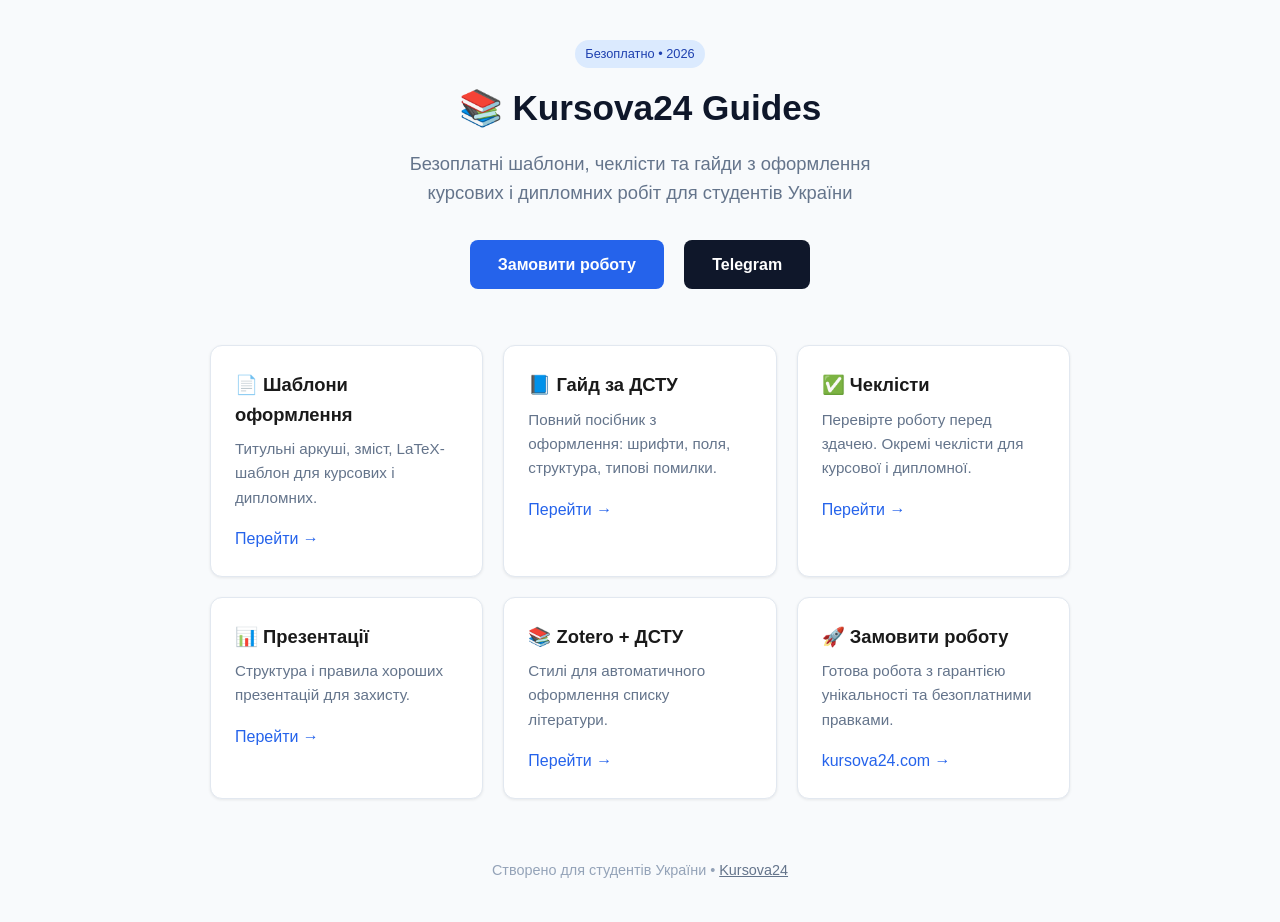
==== index.html @ 3106f857 "Create GitHub Pages site for Kursova24 guides and templates" ====
<!DOCTYPE html>
<html lang="uk">
<head>
  <meta charset="UTF-8">
  <meta name="viewport" content="width=device-width, initial-scale=1.0">
  <title>Kursova24 — Безоплатні шаблони та гайди для студентів</title>
  <meta name="description" content="Безоплатні шаблони титульних аркушів, змісту, гайди з оформлення курсових і дипломних робіт за ДСТУ. Допомога студентам від Kursova24.">
  <style>
    * { box-sizing: border-box; margin: 0; padding: 0; }
    body { font-family: -apple-system, BlinkMacSystemFont, 'Segoe UI', Roboto, sans-serif; line-height: 1.6; color: #1a1a1a; background: #f8fafc; }
    .container { max-width: 900px; margin: 0 auto; padding: 40px 20px; }
    header { text-align: center; margin-bottom: 48px; }
    h1 { font-size: 2.2rem; margin-bottom: 12px; color: #0f172a; }
    .subtitle { color: #64748b; font-size: 1.15rem; margin-bottom: 24px; }
    .cta { display: inline-block; background: #2563eb; color: white; padding: 12px 28px; border-radius: 8px; text-decoration: none; font-weight: 600; margin: 8px; }
    .cta:hover { background: #1d4ed8; }
    .cta.secondary { background: #0f172a; }
    .grid { display: grid; grid-template-columns: repeat(auto-fit, minmax(260px, 1fr)); gap: 20px; margin: 40px 0; }
    .card { background: white; border-radius: 12px; padding: 24px; box-shadow: 0 1px 3px rgba(0,0,0,0.08); border: 1px solid #e2e8f0; }
    .card h3 { margin-bottom: 8px; font-size: 1.15rem; }
    .card p { color: #64748b; font-size: 0.95rem; margin-bottom: 16px; }
    .card a { color: #2563eb; text-decoration: none; font-weight: 500; }
    .card a:hover { text-decoration: underline; }
    footer { text-align: center; margin-top: 60px; color: #94a3b8; font-size: 0.9rem; }
    .badge { display: inline-block; background: #dbeafe; color: #1e40af; padding: 4px 10px; border-radius: 999px; font-size: 0.8rem; margin-bottom: 12px; }
  </style>
</head>
<body>
  <div class="container">
    <header>
      <div class="badge">Безоплатно • 2026</div>
      <h1>📚 Kursova24 Guides</h1>
      <p class="subtitle">Безоплатні шаблони, чеклісти та гайди з оформлення<br>курсових і дипломних робіт для студентів України</p>
      <a class="cta" href="https://kursova24.com" target="_blank">Замовити роботу</a>
      <a class="cta secondary" href="https://t.me/k24Anton" target="_blank">Telegram</a>
    </header>

    <div class="grid">
      <div class="card">
        <h3>📄 Шаблони оформлення</h3>
        <p>Титульні аркуші, зміст, LaTeX-шаблон для курсових і дипломних.</p>
        <a href="https://github.com/prostoyinteligent-jpg/ukrainian-academic-templates">Перейти →</a>
      </div>
      <div class="card">
        <h3>📘 Гайд за ДСТУ</h3>
        <p>Повний посібник з оформлення: шрифти, поля, структура, типові помилки.</p>
        <a href="https://github.com/prostoyinteligent-jpg/dstu-formatting-guide">Перейти →</a>
      </div>
      <div class="card">
        <h3>✅ Чеклісти</h3>
        <p>Перевірте роботу перед здачею. Окремі чеклісти для курсової і дипломної.</p>
        <a href="https://github.com/prostoyinteligent-jpg/kursova-checklist">Перейти →</a>
      </div>
      <div class="card">
        <h3>📊 Презентації</h3>
        <p>Структура і правила хороших презентацій для захисту.</p>
        <a href="https://github.com/prostoyinteligent-jpg/presentation-templates">Перейти →</a>
      </div>
      <div class="card">
        <h3>📚 Zotero + ДСТУ</h3>
        <p>Стилі для автоматичного оформлення списку літератури.</p>
        <a href="https://github.com/prostoyinteligent-jpg/zotero-dstu-styles">Перейти →</a>
      </div>
      <div class="card">
        <h3>🚀 Замовити роботу</h3>
        <p>Готова робота з гарантією унікальності та безоплатними правками.</p>
        <a href="https://kursova24.com">kursova24.com →</a>
      </div>
    </div>

    <footer>
      <p>Створено для студентів України • <a href="https://kursova24.com" style="color:#64748b">Kursova24</a></p>
    </footer>
  </div>
</body>
</html>
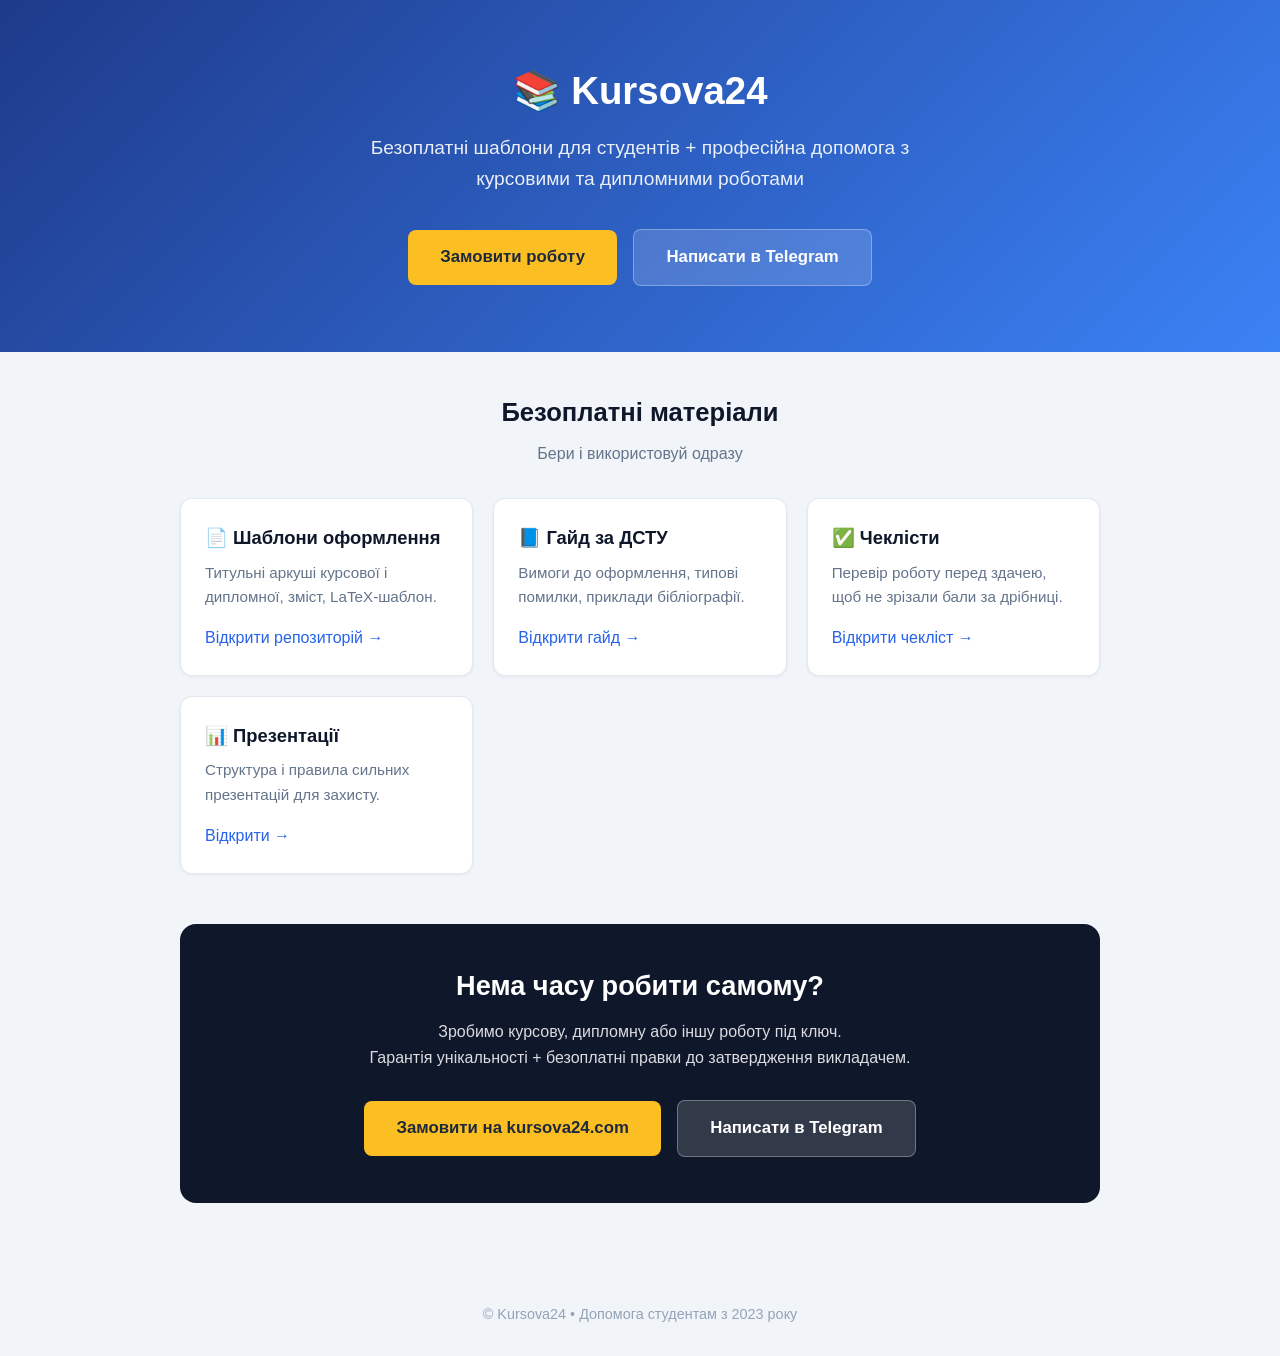
==== commit fe3b5cbf: "Make GitHub Pages more promotional and conversion-focused" ====
--- a/index.html
+++ b/index.html
@@ -3,74 +3,80 @@
 <head>
   <meta charset="UTF-8">
   <meta name="viewport" content="width=device-width, initial-scale=1.0">
-  <title>Kursova24 — Безоплатні шаблони та гайди для студентів</title>
-  <meta name="description" content="Безоплатні шаблони титульних аркушів, змісту, гайди з оформлення курсових і дипломних робіт за ДСТУ. Допомога студентам від Kursova24.">
+  <title>Kursova24 — Безоплатні шаблони + допомога з курсовими та дипломними</title>
+  <meta name="description" content="Безоплатні шаблони титульних, змісту, чеклісти та гайди з оформлення. Також професійна допомога з написанням курсових і дипломних робіт.">
   <style>
     * { box-sizing: border-box; margin: 0; padding: 0; }
-    body { font-family: -apple-system, BlinkMacSystemFont, 'Segoe UI', Roboto, sans-serif; line-height: 1.6; color: #1a1a1a; background: #f8fafc; }
-    .container { max-width: 900px; margin: 0 auto; padding: 40px 20px; }
-    header { text-align: center; margin-bottom: 48px; }
-    h1 { font-size: 2.2rem; margin-bottom: 12px; color: #0f172a; }
-    .subtitle { color: #64748b; font-size: 1.15rem; margin-bottom: 24px; }
-    .cta { display: inline-block; background: #2563eb; color: white; padding: 12px 28px; border-radius: 8px; text-decoration: none; font-weight: 600; margin: 8px; }
-    .cta:hover { background: #1d4ed8; }
-    .cta.secondary { background: #0f172a; }
-    .grid { display: grid; grid-template-columns: repeat(auto-fit, minmax(260px, 1fr)); gap: 20px; margin: 40px 0; }
-    .card { background: white; border-radius: 12px; padding: 24px; box-shadow: 0 1px 3px rgba(0,0,0,0.08); border: 1px solid #e2e8f0; }
+    body { font-family: -apple-system, BlinkMacSystemFont, 'Segoe UI', Roboto, sans-serif; line-height: 1.6; color: #0f172a; background: #f1f5f9; }
+    .hero { background: linear-gradient(135deg, #1e3a8a 0%, #3b82f6 100%); color: white; padding: 60px 20px; text-align: center; }
+    .hero h1 { font-size: 2.4rem; margin-bottom: 12px; }
+    .hero p { font-size: 1.2rem; opacity: 0.9; margin-bottom: 28px; max-width: 600px; margin-left: auto; margin-right: auto; }
+    .btn { display: inline-block; padding: 14px 32px; border-radius: 8px; font-weight: 600; text-decoration: none; margin: 6px; font-size: 1.05rem; }
+    .btn-primary { background: #fbbf24; color: #1e293b; }
+    .btn-primary:hover { background: #f59e0b; }
+    .btn-secondary { background: rgba(255,255,255,0.15); color: white; border: 1px solid rgba(255,255,255,0.3); }
+    .btn-secondary:hover { background: rgba(255,255,255,0.25); }
+    .container { max-width: 960px; margin: 0 auto; padding: 40px 20px; }
+    .section-title { text-align: center; font-size: 1.6rem; margin-bottom: 8px; }
+    .section-sub { text-align: center; color: #64748b; margin-bottom: 32px; }
+    .grid { display: grid; grid-template-columns: repeat(auto-fit, minmax(280px, 1fr)); gap: 20px; }
+    .card { background: white; border-radius: 12px; padding: 24px; box-shadow: 0 1px 3px rgba(0,0,0,0.06); border: 1px solid #e2e8f0; transition: transform 0.15s; }
+    .card:hover { transform: translateY(-2px); }
     .card h3 { margin-bottom: 8px; font-size: 1.15rem; }
     .card p { color: #64748b; font-size: 0.95rem; margin-bottom: 16px; }
-    .card a { color: #2563eb; text-decoration: none; font-weight: 500; }
+    .card a { color: #2563eb; font-weight: 500; text-decoration: none; }
     .card a:hover { text-decoration: underline; }
-    footer { text-align: center; margin-top: 60px; color: #94a3b8; font-size: 0.9rem; }
-    .badge { display: inline-block; background: #dbeafe; color: #1e40af; padding: 4px 10px; border-radius: 999px; font-size: 0.8rem; margin-bottom: 12px; }
+    .cta-box { background: #0f172a; color: white; border-radius: 16px; padding: 40px 24px; text-align: center; margin: 50px 0 30px; }
+    .cta-box h2 { font-size: 1.7rem; margin-bottom: 12px; }
+    .cta-box p { opacity: 0.85; margin-bottom: 24px; }
+    footer { text-align: center; padding: 30px; color: #94a3b8; font-size: 0.9rem; }
   </style>
 </head>
 <body>
+  <div class="hero">
+    <h1>📚 Kursova24</h1>
+    <p>Безоплатні шаблони для студентів + професійна допомога з курсовими та дипломними роботами</p>
+    <a class="btn btn-primary" href="https://kursova24.com" target="_blank">Замовити роботу</a>
+    <a class="btn btn-secondary" href="https://t.me/k24Anton" target="_blank">Написати в Telegram</a>
+  </div>
+
   <div class="container">
-    <header>
-      <div class="badge">Безоплатно • 2026</div>
-      <h1>📚 Kursova24 Guides</h1>
-      <p class="subtitle">Безоплатні шаблони, чеклісти та гайди з оформлення<br>курсових і дипломних робіт для студентів України</p>
-      <a class="cta" href="https://kursova24.com" target="_blank">Замовити роботу</a>
-      <a class="cta secondary" href="https://t.me/k24Anton" target="_blank">Telegram</a>
-    </header>
+    <h2 class="section-title">Безоплатні матеріали</h2>
+    <p class="section-sub">Бери і використовуй одразу</p>
 
     <div class="grid">
       <div class="card">
         <h3>📄 Шаблони оформлення</h3>
-        <p>Титульні аркуші, зміст, LaTeX-шаблон для курсових і дипломних.</p>
-        <a href="https://github.com/prostoyinteligent-jpg/ukrainian-academic-templates">Перейти →</a>
+        <p>Титульні аркуші курсової і дипломної, зміст, LaTeX-шаблон.</p>
+        <a href="https://github.com/prostoyinteligent-jpg/ukrainian-academic-templates">Відкрити репозиторій →</a>
       </div>
       <div class="card">
         <h3>📘 Гайд за ДСТУ</h3>
-        <p>Повний посібник з оформлення: шрифти, поля, структура, типові помилки.</p>
-        <a href="https://github.com/prostoyinteligent-jpg/dstu-formatting-guide">Перейти →</a>
+        <p>Вимоги до оформлення, типові помилки, приклади бібліографії.</p>
+        <a href="https://github.com/prostoyinteligent-jpg/dstu-formatting-guide">Відкрити гайд →</a>
       </div>
       <div class="card">
         <h3>✅ Чеклісти</h3>
-        <p>Перевірте роботу перед здачею. Окремі чеклісти для курсової і дипломної.</p>
-        <a href="https://github.com/prostoyinteligent-jpg/kursova-checklist">Перейти →</a>
+        <p>Перевір роботу перед здачею, щоб не зрізали бали за дрібниці.</p>
+        <a href="https://github.com/prostoyinteligent-jpg/kursova-checklist">Відкрити чекліст →</a>
       </div>
       <div class="card">
         <h3>📊 Презентації</h3>
-        <p>Структура і правила хороших презентацій для захисту.</p>
-        <a href="https://github.com/prostoyinteligent-jpg/presentation-templates">Перейти →</a>
-      </div>
-      <div class="card">
-        <h3>📚 Zotero + ДСТУ</h3>
-        <p>Стилі для автоматичного оформлення списку літератури.</p>
-        <a href="https://github.com/prostoyinteligent-jpg/zotero-dstu-styles">Перейти →</a>
-      </div>
-      <div class="card">
-        <h3>🚀 Замовити роботу</h3>
-        <p>Готова робота з гарантією унікальності та безоплатними правками.</p>
-        <a href="https://kursova24.com">kursova24.com →</a>
+        <p>Структура і правила сильних презентацій для захисту.</p>
+        <a href="https://github.com/prostoyinteligent-jpg/presentation-templates">Відкрити →</a>
       </div>
     </div>
 
-    <footer>
-      <p>Створено для студентів України • <a href="https://kursova24.com" style="color:#64748b">Kursova24</a></p>
-    </footer>
+    <div class="cta-box">
+      <h2>Нема часу робити самому?</h2>
+      <p>Зробимо курсову, дипломну або іншу роботу під ключ.<br>Гарантія унікальності + безоплатні правки до затвердження викладачем.</p>
+      <a class="btn btn-primary" href="https://kursova24.com" target="_blank">Замовити на kursova24.com</a>
+      <a class="btn btn-secondary" href="https://t.me/k24Anton" target="_blank">Написати в Telegram</a>
+    </div>
   </div>
+
+  <footer>
+    <p>© Kursova24 • Допомога студентам з 2023 року</p>
+  </footer>
 </body>
 </html>
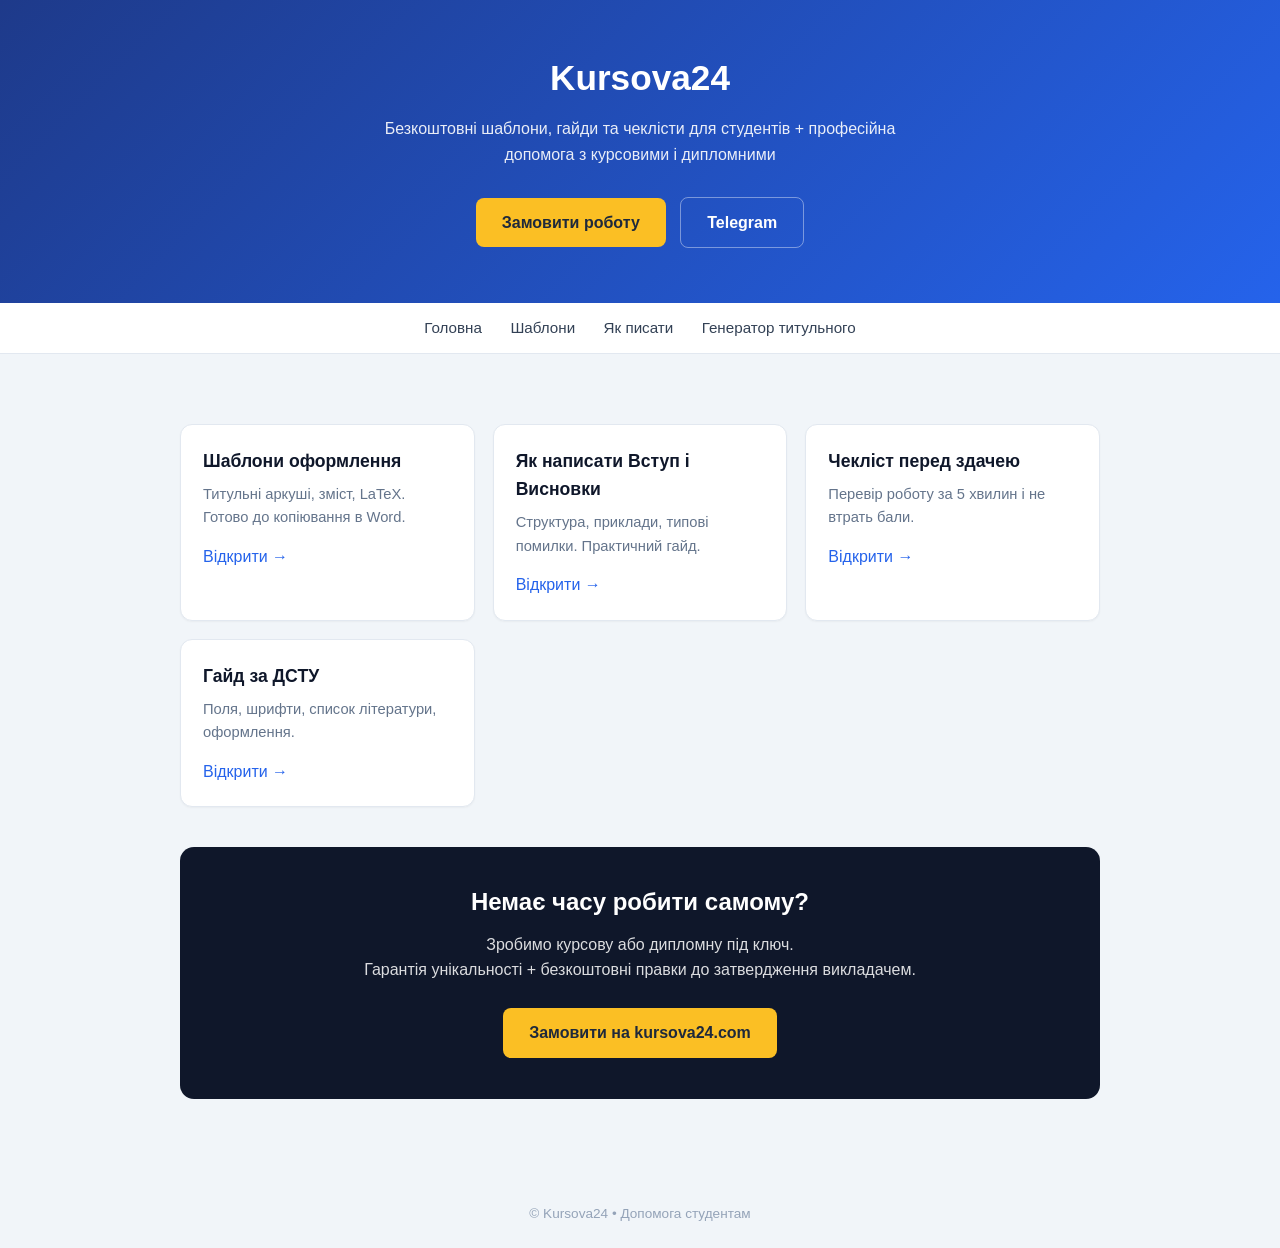
==== commit 979b2582: "Expand site: multi-page + title generator + how-to links" ====
--- a/index.html
+++ b/index.html
@@ -3,80 +3,54 @@
 <head>
   <meta charset="UTF-8">
   <meta name="viewport" content="width=device-width, initial-scale=1.0">
-  <title>Kursova24 — Безоплатні шаблони + допомога з курсовими та дипломними</title>
-  <meta name="description" content="Безоплатні шаблони титульних, змісту, чеклісти та гайди з оформлення. Також професійна допомога з написанням курсових і дипломних робіт.">
+  <title>Kursova24 — Безкоштовні шаблони + допомога з курсовими та дипломними</title>
+  <meta name="description" content="Безкоштовні шаблони титульних, змісту, гайди як написати вступ і висновки, чеклісти. Професійна допомога з написанням робіт.">
   <style>
-    * { box-sizing: border-box; margin: 0; padding: 0; }
-    body { font-family: -apple-system, BlinkMacSystemFont, 'Segoe UI', Roboto, sans-serif; line-height: 1.6; color: #0f172a; background: #f1f5f9; }
-    .hero { background: linear-gradient(135deg, #1e3a8a 0%, #3b82f6 100%); color: white; padding: 60px 20px; text-align: center; }
-    .hero h1 { font-size: 2.4rem; margin-bottom: 12px; }
-    .hero p { font-size: 1.2rem; opacity: 0.9; margin-bottom: 28px; max-width: 600px; margin-left: auto; margin-right: auto; }
-    .btn { display: inline-block; padding: 14px 32px; border-radius: 8px; font-weight: 600; text-decoration: none; margin: 6px; font-size: 1.05rem; }
-    .btn-primary { background: #fbbf24; color: #1e293b; }
-    .btn-primary:hover { background: #f59e0b; }
-    .btn-secondary { background: rgba(255,255,255,0.15); color: white; border: 1px solid rgba(255,255,255,0.3); }
-    .btn-secondary:hover { background: rgba(255,255,255,0.25); }
-    .container { max-width: 960px; margin: 0 auto; padding: 40px 20px; }
-    .section-title { text-align: center; font-size: 1.6rem; margin-bottom: 8px; }
-    .section-sub { text-align: center; color: #64748b; margin-bottom: 32px; }
-    .grid { display: grid; grid-template-columns: repeat(auto-fit, minmax(280px, 1fr)); gap: 20px; }
-    .card { background: white; border-radius: 12px; padding: 24px; box-shadow: 0 1px 3px rgba(0,0,0,0.06); border: 1px solid #e2e8f0; transition: transform 0.15s; }
-    .card:hover { transform: translateY(-2px); }
-    .card h3 { margin-bottom: 8px; font-size: 1.15rem; }
-    .card p { color: #64748b; font-size: 0.95rem; margin-bottom: 16px; }
-    .card a { color: #2563eb; font-weight: 500; text-decoration: none; }
-    .card a:hover { text-decoration: underline; }
-    .cta-box { background: #0f172a; color: white; border-radius: 16px; padding: 40px 24px; text-align: center; margin: 50px 0 30px; }
-    .cta-box h2 { font-size: 1.7rem; margin-bottom: 12px; }
-    .cta-box p { opacity: 0.85; margin-bottom: 24px; }
-    footer { text-align: center; padding: 30px; color: #94a3b8; font-size: 0.9rem; }
+    *{box-sizing:border-box;margin:0;padding:0}body{font-family:-apple-system,BlinkMacSystemFont,'Segoe UI',Roboto,sans-serif;line-height:1.6;color:#0f172a;background:#f1f5f9}.hero{background:linear-gradient(135deg,#1e3a8a,#2563eb);color:#fff;padding:50px 20px;text-align:center}.hero h1{font-size:2.2rem;margin-bottom:10px}.hero p{opacity:.9;margin-bottom:24px;max-width:560px;margin-left:auto;margin-right:auto}.btn{display:inline-block;padding:12px 26px;border-radius:8px;font-weight:600;text-decoration:none;margin:5px;font-size:1rem}.btn-yellow{background:#fbbf24;color:#1e293b}.btn-yellow:hover{background:#f59e0b}.btn-outline{background:transparent;color:#fff;border:1px solid rgba(255,255,255,.4)}.btn-outline:hover{background:rgba(255,255,255,.1)}.nav{background:#fff;border-bottom:1px solid #e2e8f0;padding:12px 20px;text-align:center;position:sticky;top:0;z-index:10}.nav a{margin:0 12px;color:#334155;text-decoration:none;font-weight:500;font-size:.95rem}.nav a:hover{color:#2563eb}.container{max-width:960px;margin:0 auto;padding:40px 20px}.grid{display:grid;grid-template-columns:repeat(auto-fit,minmax(260px,1fr));gap:18px;margin:30px 0}.card{background:#fff;border-radius:12px;padding:22px;border:1px solid #e2e8f0;box-shadow:0 1px 2px rgba(0,0,0,.04)}.card h3{margin-bottom:8px;font-size:1.1rem}.card p{color:#64748b;font-size:.92rem;margin-bottom:14px}.card a{color:#2563eb;font-weight:500;text-decoration:none}.cta{background:#0f172a;color:#fff;border-radius:14px;padding:36px 20px;text-align:center;margin:40px 0}.cta h2{font-size:1.5rem;margin-bottom:10px}.cta p{opacity:.85;margin-bottom:20px}footer{text-align:center;padding:24px;color:#94a3b8;font-size:.85rem}
   </style>
 </head>
 <body>
   <div class="hero">
-    <h1>📚 Kursova24</h1>
-    <p>Безоплатні шаблони для студентів + професійна допомога з курсовими та дипломними роботами</p>
-    <a class="btn btn-primary" href="https://kursova24.com" target="_blank">Замовити роботу</a>
-    <a class="btn btn-secondary" href="https://t.me/k24Anton" target="_blank">Написати в Telegram</a>
+    <h1>Kursova24</h1>
+    <p>Безкоштовні шаблони, гайди та чеклісти для студентів + професійна допомога з курсовими і дипломними</p>
+    <a class="btn btn-yellow" href="https://kursova24.com" target="_blank">Замовити роботу</a>
+    <a class="btn btn-outline" href="https://t.me/k24Anton" target="_blank">Telegram</a>
   </div>
-
+  <nav class="nav">
+    <a href="index.html">Головна</a>
+    <a href="templates.html">Шаблони</a>
+    <a href="how-to.html">Як писати</a>
+    <a href="generator.html">Генератор титульного</a>
+  </nav>
   <div class="container">
-    <h2 class="section-title">Безоплатні матеріали</h2>
-    <p class="section-sub">Бери і використовуй одразу</p>
-
     <div class="grid">
       <div class="card">
-        <h3>📄 Шаблони оформлення</h3>
-        <p>Титульні аркуші курсової і дипломної, зміст, LaTeX-шаблон.</p>
-        <a href="https://github.com/prostoyinteligent-jpg/ukrainian-academic-templates">Відкрити репозиторій →</a>
+        <h3>Шаблони оформлення</h3>
+        <p>Титульні аркуші, зміст, LaTeX. Готово до копіювання в Word.</p>
+        <a href="https://github.com/prostoyinteligent-jpg/ukrainian-academic-templates">Відкрити →</a>
       </div>
       <div class="card">
-        <h3>📘 Гайд за ДСТУ</h3>
-        <p>Вимоги до оформлення, типові помилки, приклади бібліографії.</p>
-        <a href="https://github.com/prostoyinteligent-jpg/dstu-formatting-guide">Відкрити гайд →</a>
+        <h3>Як написати Вступ і Висновки</h3>
+        <p>Структура, приклади, типові помилки. Практичний гайд.</p>
+        <a href="https://github.com/prostoyinteligent-jpg/how-to-write-kursova">Відкрити →</a>
       </div>
       <div class="card">
-        <h3>✅ Чеклісти</h3>
-        <p>Перевір роботу перед здачею, щоб не зрізали бали за дрібниці.</p>
-        <a href="https://github.com/prostoyinteligent-jpg/kursova-checklist">Відкрити чекліст →</a>
+        <h3>Чекліст перед здачею</h3>
+        <p>Перевір роботу за 5 хвилин і не втрать бали.</p>
+        <a href="https://github.com/prostoyinteligent-jpg/kursova-checklist">Відкрити →</a>
       </div>
       <div class="card">
-        <h3>📊 Презентації</h3>
-        <p>Структура і правила сильних презентацій для захисту.</p>
-        <a href="https://github.com/prostoyinteligent-jpg/presentation-templates">Відкрити →</a>
+        <h3>Гайд за ДСТУ</h3>
+        <p>Поля, шрифти, список літератури, оформлення.</p>
+        <a href="https://github.com/prostoyinteligent-jpg/dstu-formatting-guide">Відкрити →</a>
       </div>
     </div>
-
-    <div class="cta-box">
-      <h2>Нема часу робити самому?</h2>
-      <p>Зробимо курсову, дипломну або іншу роботу під ключ.<br>Гарантія унікальності + безоплатні правки до затвердження викладачем.</p>
-      <a class="btn btn-primary" href="https://kursova24.com" target="_blank">Замовити на kursova24.com</a>
-      <a class="btn btn-secondary" href="https://t.me/k24Anton" target="_blank">Написати в Telegram</a>
+    <div class="cta">
+      <h2>Немає часу робити самому?</h2>
+      <p>Зробимо курсову або дипломну під ключ.<br>Гарантія унікальності + безкоштовні правки до затвердження викладачем.</p>
+      <a class="btn btn-yellow" href="https://kursova24.com" target="_blank">Замовити на kursova24.com</a>
     </div>
   </div>
-
-  <footer>
-    <p>© Kursova24 • Допомога студентам з 2023 року</p>
-  </footer>
+  <footer>© Kursova24 • Допомога студентам</footer>
 </body>
 </html>
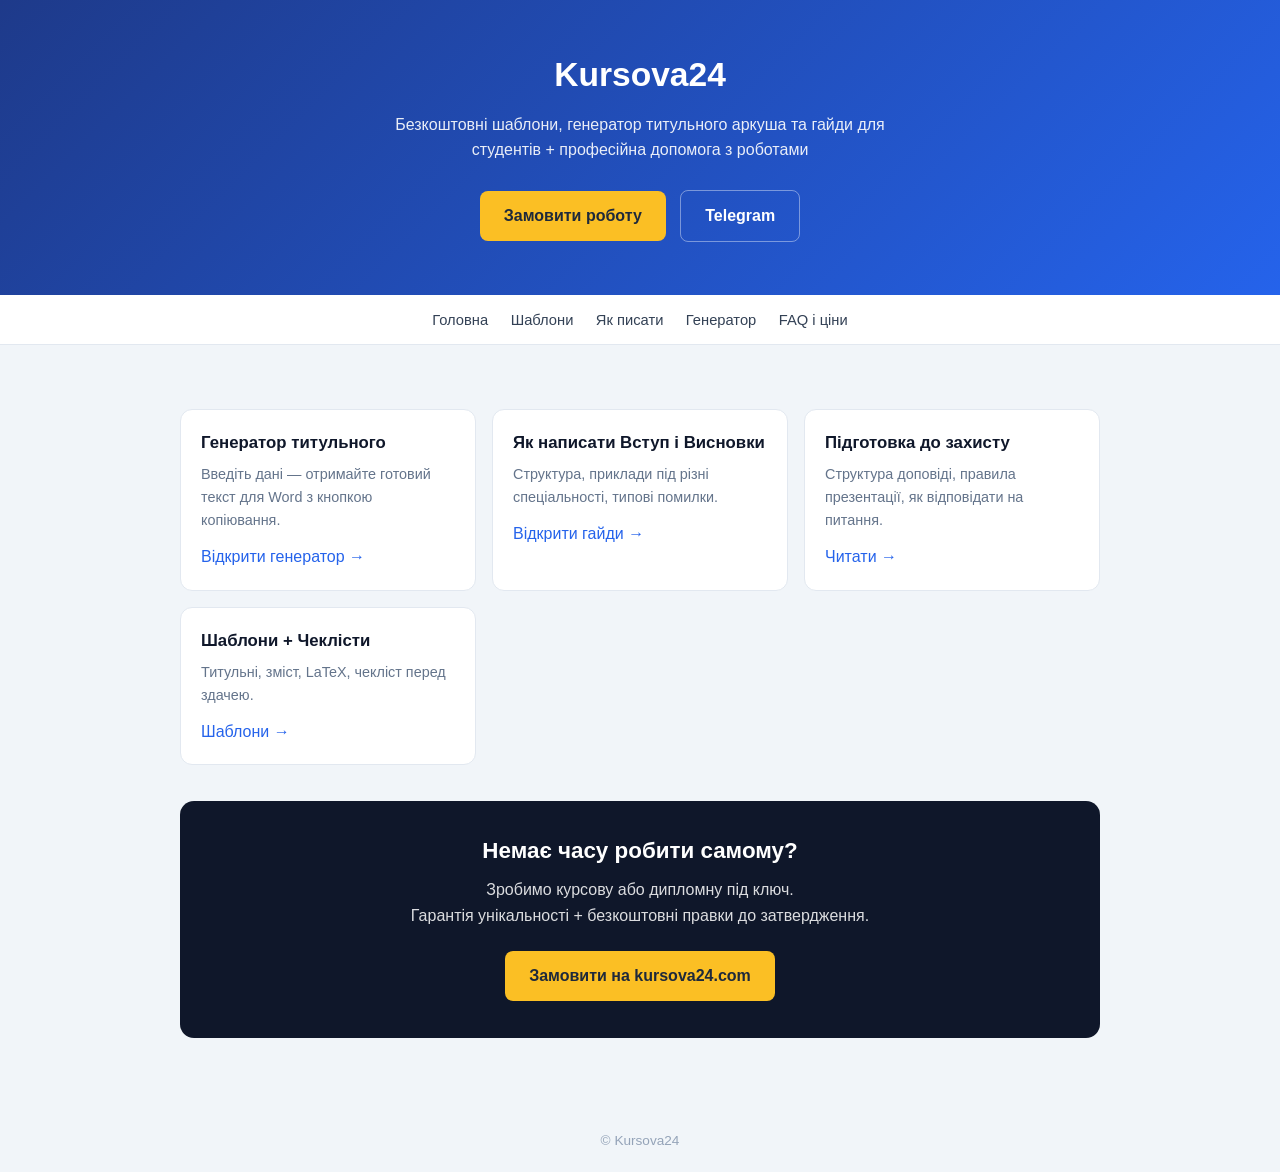
==== commit bb3f69cd: "Update navigation and homepage with new guides and FAQ" ====
--- a/index.html
+++ b/index.html
@@ -4,15 +4,15 @@
   <meta charset="UTF-8">
   <meta name="viewport" content="width=device-width, initial-scale=1.0">
   <title>Kursova24 — Безкоштовні шаблони + допомога з курсовими та дипломними</title>
-  <meta name="description" content="Безкоштовні шаблони титульних, змісту, гайди як написати вступ і висновки, чеклісти. Професійна допомога з написанням робіт.">
+  <meta name="description" content="Безкоштовні шаблони, генератор титульного, гайди як написати вступ і підготуватися до захисту. Професійна допомога студентам.">
   <style>
-    *{box-sizing:border-box;margin:0;padding:0}body{font-family:-apple-system,BlinkMacSystemFont,'Segoe UI',Roboto,sans-serif;line-height:1.6;color:#0f172a;background:#f1f5f9}.hero{background:linear-gradient(135deg,#1e3a8a,#2563eb);color:#fff;padding:50px 20px;text-align:center}.hero h1{font-size:2.2rem;margin-bottom:10px}.hero p{opacity:.9;margin-bottom:24px;max-width:560px;margin-left:auto;margin-right:auto}.btn{display:inline-block;padding:12px 26px;border-radius:8px;font-weight:600;text-decoration:none;margin:5px;font-size:1rem}.btn-yellow{background:#fbbf24;color:#1e293b}.btn-yellow:hover{background:#f59e0b}.btn-outline{background:transparent;color:#fff;border:1px solid rgba(255,255,255,.4)}.btn-outline:hover{background:rgba(255,255,255,.1)}.nav{background:#fff;border-bottom:1px solid #e2e8f0;padding:12px 20px;text-align:center;position:sticky;top:0;z-index:10}.nav a{margin:0 12px;color:#334155;text-decoration:none;font-weight:500;font-size:.95rem}.nav a:hover{color:#2563eb}.container{max-width:960px;margin:0 auto;padding:40px 20px}.grid{display:grid;grid-template-columns:repeat(auto-fit,minmax(260px,1fr));gap:18px;margin:30px 0}.card{background:#fff;border-radius:12px;padding:22px;border:1px solid #e2e8f0;box-shadow:0 1px 2px rgba(0,0,0,.04)}.card h3{margin-bottom:8px;font-size:1.1rem}.card p{color:#64748b;font-size:.92rem;margin-bottom:14px}.card a{color:#2563eb;font-weight:500;text-decoration:none}.cta{background:#0f172a;color:#fff;border-radius:14px;padding:36px 20px;text-align:center;margin:40px 0}.cta h2{font-size:1.5rem;margin-bottom:10px}.cta p{opacity:.85;margin-bottom:20px}footer{text-align:center;padding:24px;color:#94a3b8;font-size:.85rem}
+    *{box-sizing:border-box;margin:0;padding:0}body{font-family:-apple-system,BlinkMacSystemFont,'Segoe UI',Roboto,sans-serif;line-height:1.6;color:#0f172a;background:#f1f5f9}.hero{background:linear-gradient(135deg,#1e3a8a,#2563eb);color:#fff;padding:48px 20px;text-align:center}.hero h1{font-size:2.1rem;margin-bottom:10px}.hero p{opacity:.9;margin-bottom:22px;max-width:540px;margin-left:auto;margin-right:auto}.btn{display:inline-block;padding:12px 24px;border-radius:8px;font-weight:600;text-decoration:none;margin:5px;font-size:1rem}.btn-yellow{background:#fbbf24;color:#1e293b}.btn-outline{background:transparent;color:#fff;border:1px solid rgba(255,255,255,.4)}.nav{background:#fff;border-bottom:1px solid #e2e8f0;padding:12px 20px;text-align:center;position:sticky;top:0;z-index:10}.nav a{margin:0 9px;color:#334155;text-decoration:none;font-weight:500;font-size:.92rem}.container{max-width:960px;margin:0 auto;padding:36px 20px}.grid{display:grid;grid-template-columns:repeat(auto-fit,minmax(250px,1fr));gap:16px;margin:28px 0}.card{background:#fff;border-radius:12px;padding:20px;border:1px solid #e2e8f0}.card h3{margin-bottom:6px;font-size:1.05rem}.card p{color:#64748b;font-size:.9rem;margin-bottom:12px}.card a{color:#2563eb;font-weight:500;text-decoration:none}.cta{background:#0f172a;color:#fff;border-radius:14px;padding:32px 20px;text-align:center;margin:36px 0}.cta h2{font-size:1.4rem;margin-bottom:8px}.cta p{opacity:.85;margin-bottom:18px}footer{text-align:center;padding:20px;color:#94a3b8;font-size:.85rem}
   </style>
 </head>
 <body>
   <div class="hero">
     <h1>Kursova24</h1>
-    <p>Безкоштовні шаблони, гайди та чеклісти для студентів + професійна допомога з курсовими і дипломними</p>
+    <p>Безкоштовні шаблони, генератор титульного аркуша та гайди для студентів + професійна допомога з роботами</p>
     <a class="btn btn-yellow" href="https://kursova24.com" target="_blank">Замовити роботу</a>
     <a class="btn btn-outline" href="https://t.me/k24Anton" target="_blank">Telegram</a>
   </div>
@@ -20,37 +20,38 @@
     <a href="index.html">Головна</a>
     <a href="templates.html">Шаблони</a>
     <a href="how-to.html">Як писати</a>
-    <a href="generator.html">Генератор титульного</a>
+    <a href="generator.html">Генератор</a>
+    <a href="faq.html">FAQ і ціни</a>
   </nav>
   <div class="container">
     <div class="grid">
       <div class="card">
-        <h3>Шаблони оформлення</h3>
-        <p>Титульні аркуші, зміст, LaTeX. Готово до копіювання в Word.</p>
-        <a href="https://github.com/prostoyinteligent-jpg/ukrainian-academic-templates">Відкрити →</a>
+        <h3>Генератор титульного</h3>
+        <p>Введіть дані — отримайте готовий текст для Word з кнопкою копіювання.</p>
+        <a href="generator.html">Відкрити генератор →</a>
       </div>
       <div class="card">
         <h3>Як написати Вступ і Висновки</h3>
-        <p>Структура, приклади, типові помилки. Практичний гайд.</p>
-        <a href="https://github.com/prostoyinteligent-jpg/how-to-write-kursova">Відкрити →</a>
+        <p>Структура, приклади під різні спеціальності, типові помилки.</p>
+        <a href="https://github.com/prostoyinteligent-jpg/how-to-write-kursova">Відкрити гайди →</a>
       </div>
       <div class="card">
-        <h3>Чекліст перед здачею</h3>
-        <p>Перевір роботу за 5 хвилин і не втрать бали.</p>
-        <a href="https://github.com/prostoyinteligent-jpg/kursova-checklist">Відкрити →</a>
+        <h3>Підготовка до захисту</h3>
+        <p>Структура доповіді, правила презентації, як відповідати на питання.</p>
+        <a href="https://github.com/prostoyinteligent-jpg/how-to-write-kursova/blob/main/05-pidgotovka-do-zahystu.md">Читати →</a>
       </div>
       <div class="card">
-        <h3>Гайд за ДСТУ</h3>
-        <p>Поля, шрифти, список літератури, оформлення.</p>
-        <a href="https://github.com/prostoyinteligent-jpg/dstu-formatting-guide">Відкрити →</a>
+        <h3>Шаблони + Чеклісти</h3>
+        <p>Титульні, зміст, LaTeX, чекліст перед здачею.</p>
+        <a href="https://github.com/prostoyinteligent-jpg/ukrainian-academic-templates">Шаблони →</a>
       </div>
     </div>
     <div class="cta">
       <h2>Немає часу робити самому?</h2>
-      <p>Зробимо курсову або дипломну під ключ.<br>Гарантія унікальності + безкоштовні правки до затвердження викладачем.</p>
+      <p>Зробимо курсову або дипломну під ключ.<br>Гарантія унікальності + безкоштовні правки до затвердження.</p>
       <a class="btn btn-yellow" href="https://kursova24.com" target="_blank">Замовити на kursova24.com</a>
     </div>
   </div>
-  <footer>© Kursova24 • Допомога студентам</footer>
+  <footer>© Kursova24</footer>
 </body>
 </html>
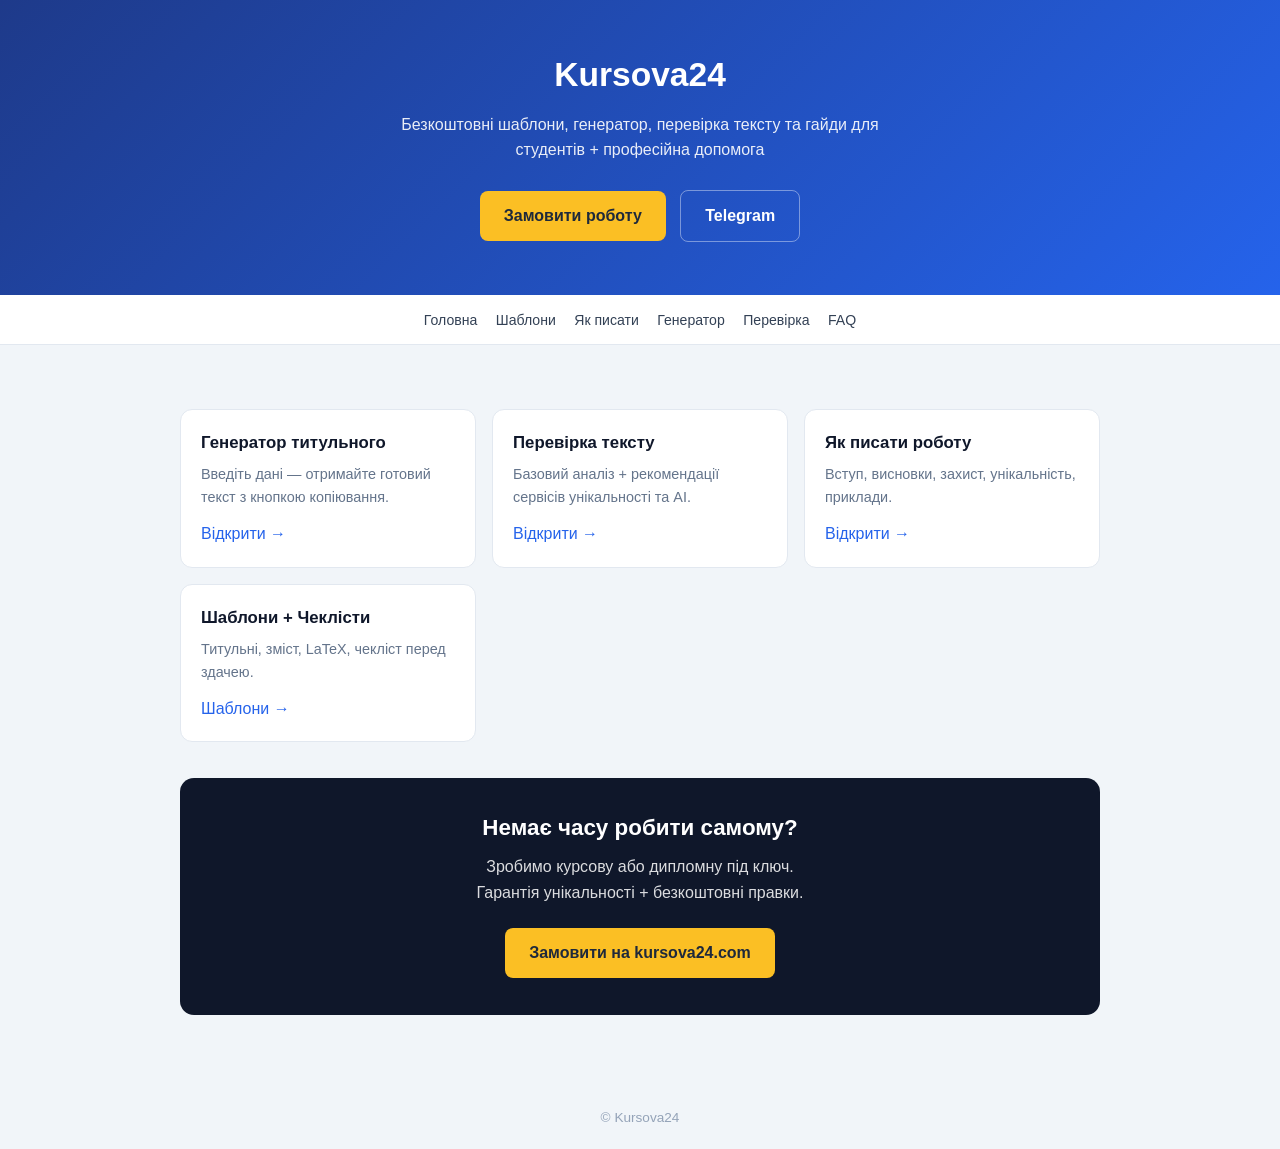
==== commit 688a01ed: "Add check page to main navigation and homepage" ====
--- a/index.html
+++ b/index.html
@@ -3,16 +3,16 @@
 <head>
   <meta charset="UTF-8">
   <meta name="viewport" content="width=device-width, initial-scale=1.0">
-  <title>Kursova24 — Безкоштовні шаблони + допомога з курсовими та дипломними</title>
-  <meta name="description" content="Безкоштовні шаблони, генератор титульного, гайди як написати вступ і підготуватися до захисту. Професійна допомога студентам.">
+  <title>Kursova24 — Безкоштовні шаблони + допомога з курсовими</title>
+  <meta name="description" content="Шаблони, генератор титульного, перевірка тексту, гайди з написання. Професійна допомога студентам.">
   <style>
-    *{box-sizing:border-box;margin:0;padding:0}body{font-family:-apple-system,BlinkMacSystemFont,'Segoe UI',Roboto,sans-serif;line-height:1.6;color:#0f172a;background:#f1f5f9}.hero{background:linear-gradient(135deg,#1e3a8a,#2563eb);color:#fff;padding:48px 20px;text-align:center}.hero h1{font-size:2.1rem;margin-bottom:10px}.hero p{opacity:.9;margin-bottom:22px;max-width:540px;margin-left:auto;margin-right:auto}.btn{display:inline-block;padding:12px 24px;border-radius:8px;font-weight:600;text-decoration:none;margin:5px;font-size:1rem}.btn-yellow{background:#fbbf24;color:#1e293b}.btn-outline{background:transparent;color:#fff;border:1px solid rgba(255,255,255,.4)}.nav{background:#fff;border-bottom:1px solid #e2e8f0;padding:12px 20px;text-align:center;position:sticky;top:0;z-index:10}.nav a{margin:0 9px;color:#334155;text-decoration:none;font-weight:500;font-size:.92rem}.container{max-width:960px;margin:0 auto;padding:36px 20px}.grid{display:grid;grid-template-columns:repeat(auto-fit,minmax(250px,1fr));gap:16px;margin:28px 0}.card{background:#fff;border-radius:12px;padding:20px;border:1px solid #e2e8f0}.card h3{margin-bottom:6px;font-size:1.05rem}.card p{color:#64748b;font-size:.9rem;margin-bottom:12px}.card a{color:#2563eb;font-weight:500;text-decoration:none}.cta{background:#0f172a;color:#fff;border-radius:14px;padding:32px 20px;text-align:center;margin:36px 0}.cta h2{font-size:1.4rem;margin-bottom:8px}.cta p{opacity:.85;margin-bottom:18px}footer{text-align:center;padding:20px;color:#94a3b8;font-size:.85rem}
+    *{box-sizing:border-box;margin:0;padding:0}body{font-family:-apple-system,BlinkMacSystemFont,'Segoe UI',Roboto,sans-serif;line-height:1.6;color:#0f172a;background:#f1f5f9}.hero{background:linear-gradient(135deg,#1e3a8a,#2563eb);color:#fff;padding:48px 20px;text-align:center}.hero h1{font-size:2.1rem;margin-bottom:10px}.hero p{opacity:.9;margin-bottom:22px;max-width:540px;margin-left:auto;margin-right:auto}.btn{display:inline-block;padding:12px 24px;border-radius:8px;font-weight:600;text-decoration:none;margin:5px;font-size:1rem}.btn-yellow{background:#fbbf24;color:#1e293b}.btn-outline{background:transparent;color:#fff;border:1px solid rgba(255,255,255,.4)}.nav{background:#fff;border-bottom:1px solid #e2e8f0;padding:12px 20px;text-align:center;position:sticky;top:0;z-index:10}.nav a{margin:0 7px;color:#334155;text-decoration:none;font-weight:500;font-size:.88rem}.container{max-width:960px;margin:0 auto;padding:36px 20px}.grid{display:grid;grid-template-columns:repeat(auto-fit,minmax(240px,1fr));gap:16px;margin:28px 0}.card{background:#fff;border-radius:12px;padding:20px;border:1px solid #e2e8f0}.card h3{margin-bottom:6px;font-size:1.05rem}.card p{color:#64748b;font-size:.9rem;margin-bottom:12px}.card a{color:#2563eb;font-weight:500;text-decoration:none}.cta{background:#0f172a;color:#fff;border-radius:14px;padding:32px 20px;text-align:center;margin:36px 0}.cta h2{font-size:1.4rem;margin-bottom:8px}.cta p{opacity:.85;margin-bottom:18px}footer{text-align:center;padding:20px;color:#94a3b8;font-size:.85rem}
   </style>
 </head>
 <body>
   <div class="hero">
     <h1>Kursova24</h1>
-    <p>Безкоштовні шаблони, генератор титульного аркуша та гайди для студентів + професійна допомога з роботами</p>
+    <p>Безкоштовні шаблони, генератор, перевірка тексту та гайди для студентів + професійна допомога</p>
     <a class="btn btn-yellow" href="https://kursova24.com" target="_blank">Замовити роботу</a>
     <a class="btn btn-outline" href="https://t.me/k24Anton" target="_blank">Telegram</a>
   </div>
@@ -21,24 +21,25 @@
     <a href="templates.html">Шаблони</a>
     <a href="how-to.html">Як писати</a>
     <a href="generator.html">Генератор</a>
-    <a href="faq.html">FAQ і ціни</a>
+    <a href="check.html">Перевірка</a>
+    <a href="faq.html">FAQ</a>
   </nav>
   <div class="container">
     <div class="grid">
       <div class="card">
         <h3>Генератор титульного</h3>
-        <p>Введіть дані — отримайте готовий текст для Word з кнопкою копіювання.</p>
-        <a href="generator.html">Відкрити генератор →</a>
+        <p>Введіть дані — отримайте готовий текст з кнопкою копіювання.</p>
+        <a href="generator.html">Відкрити →</a>
       </div>
       <div class="card">
-        <h3>Як написати Вступ і Висновки</h3>
-        <p>Структура, приклади під різні спеціальності, типові помилки.</p>
-        <a href="https://github.com/prostoyinteligent-jpg/how-to-write-kursova">Відкрити гайди →</a>
+        <h3>Перевірка тексту</h3>
+        <p>Базовий аналіз + рекомендації сервісів унікальності та AI.</p>
+        <a href="check.html">Відкрити →</a>
       </div>
       <div class="card">
-        <h3>Підготовка до захисту</h3>
-        <p>Структура доповіді, правила презентації, як відповідати на питання.</p>
-        <a href="https://github.com/prostoyinteligent-jpg/how-to-write-kursova/blob/main/05-pidgotovka-do-zahystu.md">Читати →</a>
+        <h3>Як писати роботу</h3>
+        <p>Вступ, висновки, захист, унікальність, приклади.</p>
+        <a href="how-to.html">Відкрити →</a>
       </div>
       <div class="card">
         <h3>Шаблони + Чеклісти</h3>
@@ -48,7 +49,7 @@
     </div>
     <div class="cta">
       <h2>Немає часу робити самому?</h2>
-      <p>Зробимо курсову або дипломну під ключ.<br>Гарантія унікальності + безкоштовні правки до затвердження.</p>
+      <p>Зробимо курсову або дипломну під ключ.<br>Гарантія унікальності + безкоштовні правки.</p>
       <a class="btn btn-yellow" href="https://kursova24.com" target="_blank">Замовити на kursova24.com</a>
     </div>
   </div>
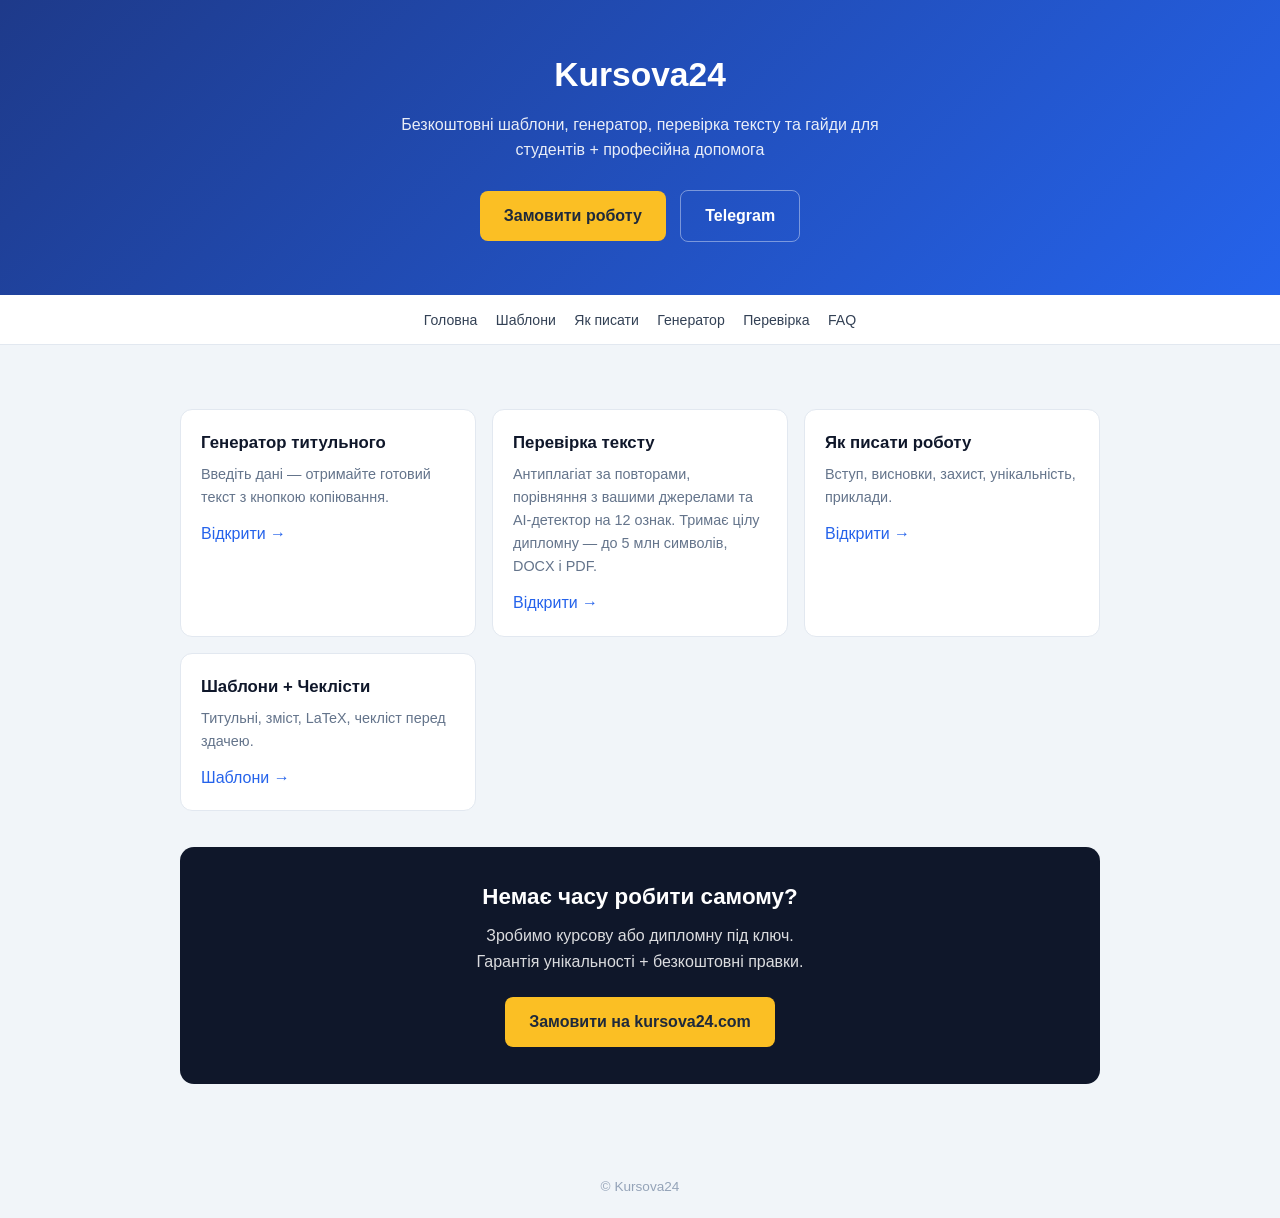
==== commit 400de882: "Перевірка тексту: новий антиплагіат-рушій і AI-детектор для великих текстів - аналіз у Web Worker: д" ====
--- a/index.html
+++ b/index.html
@@ -33,7 +33,7 @@
       </div>
       <div class="card">
         <h3>Перевірка тексту</h3>
-        <p>Базовий аналіз + рекомендації сервісів унікальності та AI.</p>
+        <p>Антиплагіат за повторами, порівняння з вашими джерелами та AI-детектор на 12 ознак. Тримає цілу дипломну — до 5 млн символів, DOCX і PDF.</p>
         <a href="check.html">Відкрити →</a>
       </div>
       <div class="card">
